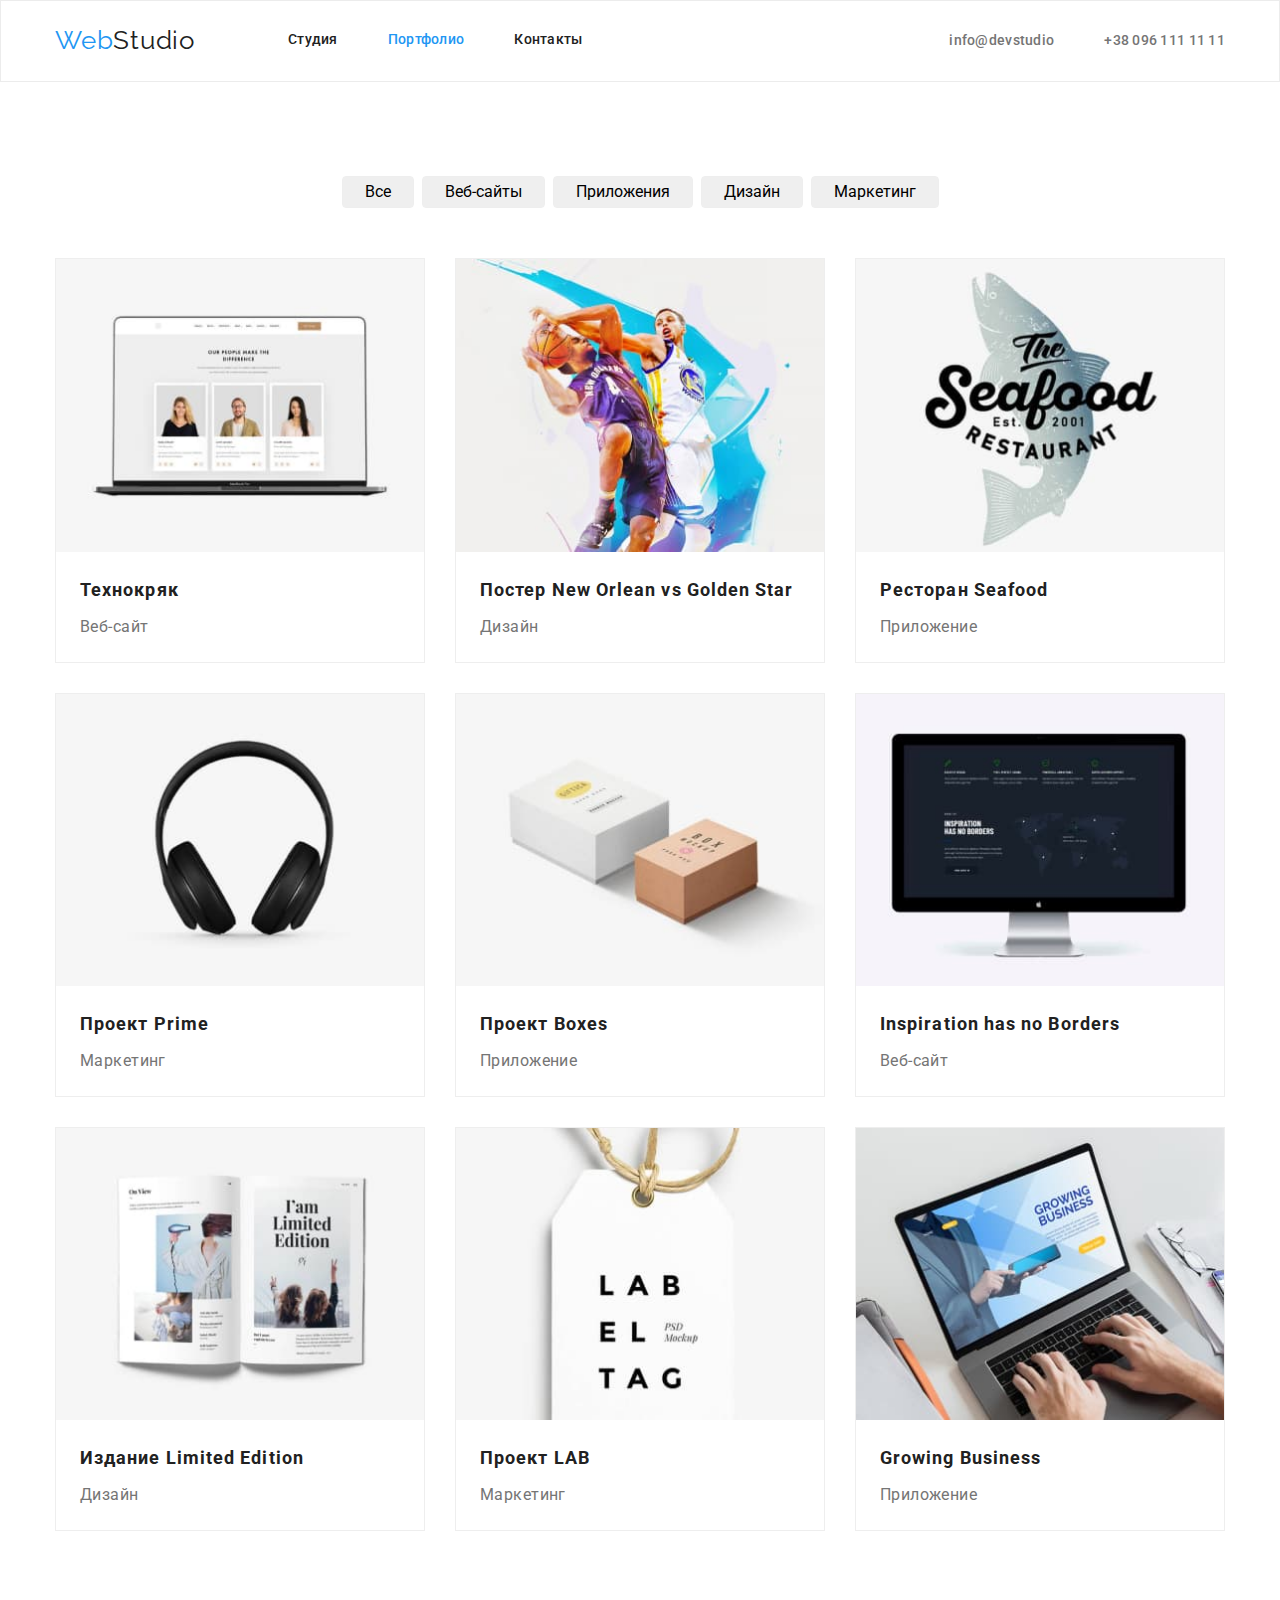
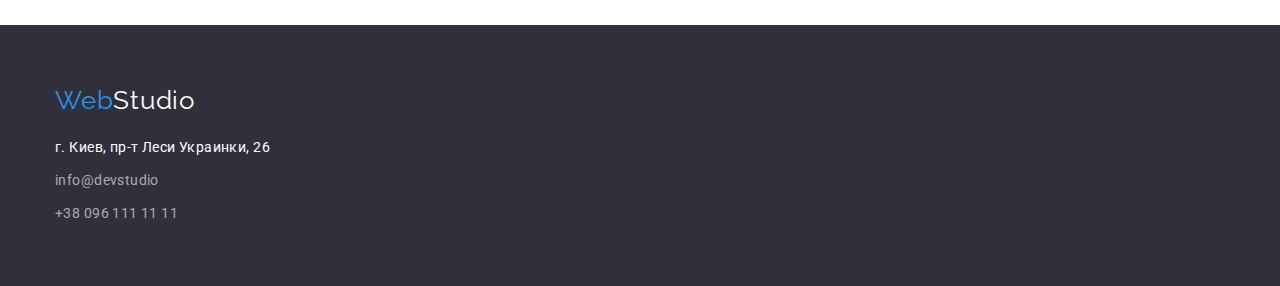
==== portfolio.html @ b13cafb2 "start" ====
<!DOCTYPE html>
<html lang="ru">
  <head>
    <meta charset="UTF-8" />
    <meta http-equiv="X-UA-Compatible" content="IE=edge" />
    <meta name="viewport" content="width=device-width, initial-scale=1.0" />
    <link rel="preconnect" href="https://fonts.gstatic.com">
    <link href="https://fonts.googleapis.com/css2?family=Raleway:wght@700&family=Roboto:wght@400;500;700;900&display=swap" rel="stylesheet">
    <link rel="stylesheet" href="https://cdnjs.cloudflare.com/ajax/libs/modern-normalize/1.0.0/modern-normalize.css"> 
    <link rel="stylesheet" href="./css/styles.css">
    <title>Document</title>
  </head>
  <body>
    <header class="header">
      <div class="container">
      <a href="./index.html" class="link logo logo-marg"><span class="logo-header">Web</span>Studio</a>
      <nav class="text-nav">
        <ul class="menu list">
          <li class="menu-item"><a href="./index.html" class="link">Студия</a></li>
          <li class="menu-item"><a href="./portfolio.html" class="link accent-pege">Портфолио</a></li>
          <li class="menu-item"><a href="" class="link">Контакты</a></li>
        </ul>
      </nav>

      <ul class="menu list contacts-marg">
        <li class="kontakt-marg"><a class="link text-nav contacts" href="mailto:info@devstudio">info@devstudio</a></li>
        <li class="kontakt-marg"><a class="link text-nav contacts" href="tel:+380961111111">+38 096 111 11 11</a></li>
      </ul>
    </div>
    </header>

    <!--секцыя шапка-->
    <main>
      <section class="section section-filtr">
        <div class="container">
        <h1 class="visually-hidden">навігація</h1>
        <ul class="location-text list menu">
          <li class="btn-filtr"><button class="button" type="button">Все</a></button>
          <li class="btn-filtr"><button class="button" type="button">Веб-сайты</a></button>
          <li class="btn-filtr"><button class="button" type="button">Приложения</a></button>
          <li class="btn-filtr"><button class="button" type="button">Дизайн</a></button>
          <li class="btn-filtr"><button class="button" type="button">Маркетинг</a></button>
        </ul>

        <h2 class="visually-hidden">портфоліо</h2>
        <ul class="list card-set">
          <li class="item portfolio-item">
            <img
              src="./imeges/img-portfolio/tehnokryik.jpg"
              alt="Технокряк"
              width="368"
              height="294"
            />
            <div class="img-text"><h3 class="title-portfolio">Технокряк</h3>
            <p class="text-portfolio">Веб-сайт</p></div>
          </li>
          <li class="item portfolio-item">
            <img
              src="./imeges/img-portfolio/new-orlean.jpg"
              alt="Постер New Orlean vs Golden Star"
              width="368"
              height="294"
            />
            <div class="img-text"><h3 class="title-portfolio">Постер New Orlean vs Golden Star</h3>
            <p class="text-portfolio">Дизайн</p></div>
          </li>
          <li class="item portfolio-item">
            <img
              src="./imeges/img-portfolio/seafood.jpg"
              alt="Ресторан Seafood"
              width="368"
              height="294"
            />
            <div class="img-text"><h3 class="title-portfolio">Ресторан Seafood</h3>
            <p class="text-portfolio">Приложение</p></div>
          </li>
          <li class="item portfolio-item">
            <img
              src="./imeges/img-portfolio/prime.jpg"
              alt="Проект Prime"
              width="368"
              height="294"
            />
            <div class="img-text"><h3 class="title-portfolio">Проект Prime</h3>
            <p class="text-portfolio">Маркетинг</p></div>
          </li>
          <li class="item portfolio-item">
            <img
              src="./imeges/img-portfolio/boxes.jpg"
              alt="Проект Boxes"
              width="368"
              height="294"
            />
            <div class="img-text"><h3 class="title-portfolio">Проект Boxes</h3>
            <p class="text-portfolio">Приложение</p></div>
          </li>
          <li class="item portfolio-item">
            <img
              src="./imeges/img-portfolio/borders.jpg"
              alt="Inspiration has no Borders"
              width="368"
              height="294"
            />
            <div class="img-text"><h3 class="title-portfolio">Inspiration has no Borders</h3>
            <p class="text-portfolio">Веб-сайт</p></div>
          </li>
          <li class="item portfolio-item">
            <img
              src="./imeges/img-portfolio/limited.jpg"
              alt="Издание Limited Edition"
              width="368"
              height="294"
            />
            <div class="img-text"><h3 class="title-portfolio">Издание Limited Edition</h3>
            <p class="text-portfolio">Дизайн</p></div>
          </li>
          <li class="item portfolio-item">
            <img
              src="./imeges/img-portfolio/lab.jpg"
              alt="Проект LAB"
              width="368"
              height="294"
            />
            <div class="img-text"><h3 class="title-portfolio">Проект LAB</h3>
            <p class="text-portfolio">Маркетинг</p></div>
          </li>
          <li class="item portfolio-item">
            <img
              src="./imeges/img-portfolio/growing.jpg"
              alt="Growing Business"
              width="368"
              height="294"
            />
            <div class="img-text"><h3 class="title-portfolio">Growing Business</h3>
            <p class="text-portfolio">Приложение</p></div>
          </li>
        </ul>
      </div>
      </section>
    </main>
    <!--футер-->

    <footer class="footer-bg">
      <div class="container footer">
      <a href="./index.html" class="link logo logo-mb"><span class="logo-header">Web</span><span class="Studio-cl">Studio</span></a>
      <address class="address contacts-addres">
        <ul class="list">
          <li class="mb-street"><a class="link adreds-cl" href="https://goo.gl/maps/qqkzdERcKgFT37uT7" target="_blank" rel="noopener noreferrer">г. Киев, пр-т Леси Украинки, 26</a></li>
          <li class="mb-street"><a class="link contacts-cl" href="mailto:info@devstudio">info@devstudio</a></li>
          <li><a class="link contacts-cl" href="tel:+380961111111">+38 096 111 11 11</a></li>
        </ul>
      </address>
    </div>
    </footer>
  </body>
</html>
---- css/styles.css ----
:root {
    --mein-text-cl: #757575;
    --main-title-cl: #FFFFFF;
    --title-cl: #212121;
    --link-cl: #2196F3;

    --main-text-cl: 'Roboto', sans-serif;
    --title-text-cl: 'Raleway', sans-serif;

    --blak-bg: #2F303A;
    --gray-bg: #F5F4FA;
    --bg: #E5E5E5;
    --border: #EEEEEE;
}

html,
* {
    box-sizing: border-box;

}

*,
*::before,
*::after {
    box-sizing: inherit;
}



body {
    font-family: var(--main-text-cl);
    font-size: 14px;
    line-height: 1.71;
    letter-spacing: 0.03em;
    color: var(--mein-text-cl)
}

h1,
h2,
h3,
p {
    margin-top: 0;
}

p {
    margin-top: 0;
    margin-bottom: 0;
}

img {
    display: block;
    max-width: 100%;
    height: auto;
}

.container {
    width: 1200px;
    padding-left: 15px;
    padding-right: 15px;
    margin-left: auto;
    margin-right: auto;
}

.img-section {
    padding-bottom: 94px;
}

.section {
    padding-top: 94px;
    padding-bottom: 94px;
}

.header {
    border: 1px solid #ECECEC;
    padding-top: 24px;
    padding-bottom: 25px;
}

.header .container {
    display: flex;
    align-items: center;
}

.link {
    color: var(--title-cl);
    text-decoration: none;
}

.link:hover,
.link:focus {
    color: var(--link-cl);
}

.logo {
    font-family: var(--title-text-cl);
    font-size: 26px;
    line-height: 1.19;
    letter-spacing: 0.03em;
}

.logo-marg {
    margin-right: 93px;

}

.visually-hidden {
    position: absolute;
    width: 1px;
    height: 1px;
    border: 0;
    margin: -1px;
    padding: 0;
    clip: rect(0 0 0 0);
    overflow: hidden;
}

.logo-header {
    color: var(--link-cl);
}

.list {
    margin: 0;
    padding-left: 0;
    list-style: none;
}

.menu {
    display: inline-flex;
}

.menu-item:not(:last-child) {
    margin-right: 50px;
}

.address {
    font-style: inherit;
}

.text-nav {
    font-weight: 500;
    font-size: 14px;
    line-height: 1.14;
    letter-spacing: 0.02em;
    color: var(--title-cl);
}

.accent-pege {
    color: var(--link-cl);
}

.contacts {
    color: var(--mein-text-cl);
}

.contacts-marg {
    margin-left: auto;
}

.kontakt-marg:not(:last-child) {
    margin-right: 50px;
}

.cap {
    width: 100%;
    padding-top: 200px;
    padding-bottom: 200px;
    text-align: center;
    background-color: var(--blak-bg);
}

.main-title {
    font-weight: 900;
    font-size: 44px;
    line-height: 1.36;
    letter-spacing: 0.06em;
    text-transform: uppercase;
    color: var(--main-title-cl);
    max-width: 696px;
    margin-left: auto;
    margin-right: auto;
    margin-bottom: 40px;
}

.btn {
    min-width: 200px;
    min-height: 50px;
    font-weight: bold;
    font-size: 16px;
    line-height: 1.87;
    letter-spacing: 0.06em;
    color: var(--main-title-cl);
    background-color: var(--link-cl);
    box-shadow: 0px 4px 4px rgba(0, 0, 0, 0.15);
    border-radius: 4px;

}

.team {
    background-color: var(--gray-bg);
}

.title-section {
    margin-bottom: 50px;
    font-weight: bold;
    font-size: 36px;
    line-height: 1.16;
    text-align: center;
    letter-spacing: 0.03em;
    color: var(--title-cl);
}

.item {
    margin-left: 30px;
    margin-top: 30px;
}

.card-set {
    display: flex;
    flex-wrap: wrap;
    margin-left: -30px;
    margin-top: -30px;
}

.feature-item {
    flex-basis: calc((100% - 4 * 30px) / 4);
    text-align: left;
}

.work-item {
    flex-basis: calc((100% - 3 * 30px) / 3);
    background: url(creative-artist-web-design-with-working-colour-selection-graphic-tablet_35674-1119.jpg);
}

.portfolio-item {
    flex-basis: calc((100% - 3 * 30px) / 3);
    background: var(--main-title-cl);
    border: 1px solid #EEEEEE;
    box-sizing: border-box;
}

.team-item {
    flex-basis: calc((100% - 4 * 30px) / 4);
    text-align: center;
    border-radius: 0px 0px 4px 4px;
    box-shadow: 0px 1px 3px rgba(0, 0, 0, 0.12),
        0px 1px 1px rgba(0, 0, 0, 0.14),
        0px 2px 1px rgba(0, 0, 0, 0.2);
}

.expert {
    padding-top: 30px;
    padding-bottom: 30px;
}

.title-text {
    font-weight: 500;
    font-size: 16px;
    line-height: 1.18;
    text-transform: uppercase;
    color: var(--title-cl);
    margin-bottom: 10px;
}

.text-team-card {
    font-size: 16px;
    line-height: 1.18;
}

.footer-bg {
    background-color: var(--blak-bg);
}

.footer {
    padding-top: 60px;
    padding-bottom: 60px;
}

.Studio-cl {
    color: var(--main-title-cl)
}

.logo-mb {
    display: block;
    margin-bottom: 20px;
}

.adreds-cl {
    color: var(--main-title-cl);
}

.mb-street {
    margin-bottom: 9px;
}

.contacts-cl {
    color: rgba(255, 255, 255, 0.6);
}

.btn-filtr {
    font-weight: 500;
    font-size: 16px;
    line-height: 1.62;
    text-align: center;
    color: var(--title-cl);
    border: 1px solid var(--border);
    box-sizing: border-box;
    background: var(--gray-bg);
    border-radius: 4px;
}

.location-text {
    justify-content: center;
    width: 100%;
    margin-bottom: 50px;
}

.button {
    padding: 6px 22px;
    border: transparent;
}

.button:hover,
button:focus {
    color: var(--link-cl);
    cursor: pointer;
}

.section-filtr {
    margin-left: auto;
    margin-right: auto;
}

.btn-filtr:not(:last-child) {
    margin-right: 8px;
}

.container-filter {
    margin-left: auto;
    margin-right: auto;
    padding-left: auto;
    padding-right: auto;
}

.title-portfolio {
    font-weight: bold;
    font-size: 18px;
    line-height: 2;
    letter-spacing: 0.06em;
    color: var(--title-cl);
    margin-bottom: 4px;
}

.img-text {
    padding: 20px 24px;
}

.text-portfolio {
    font-size: 16px;
    line-height: 1.87;
}
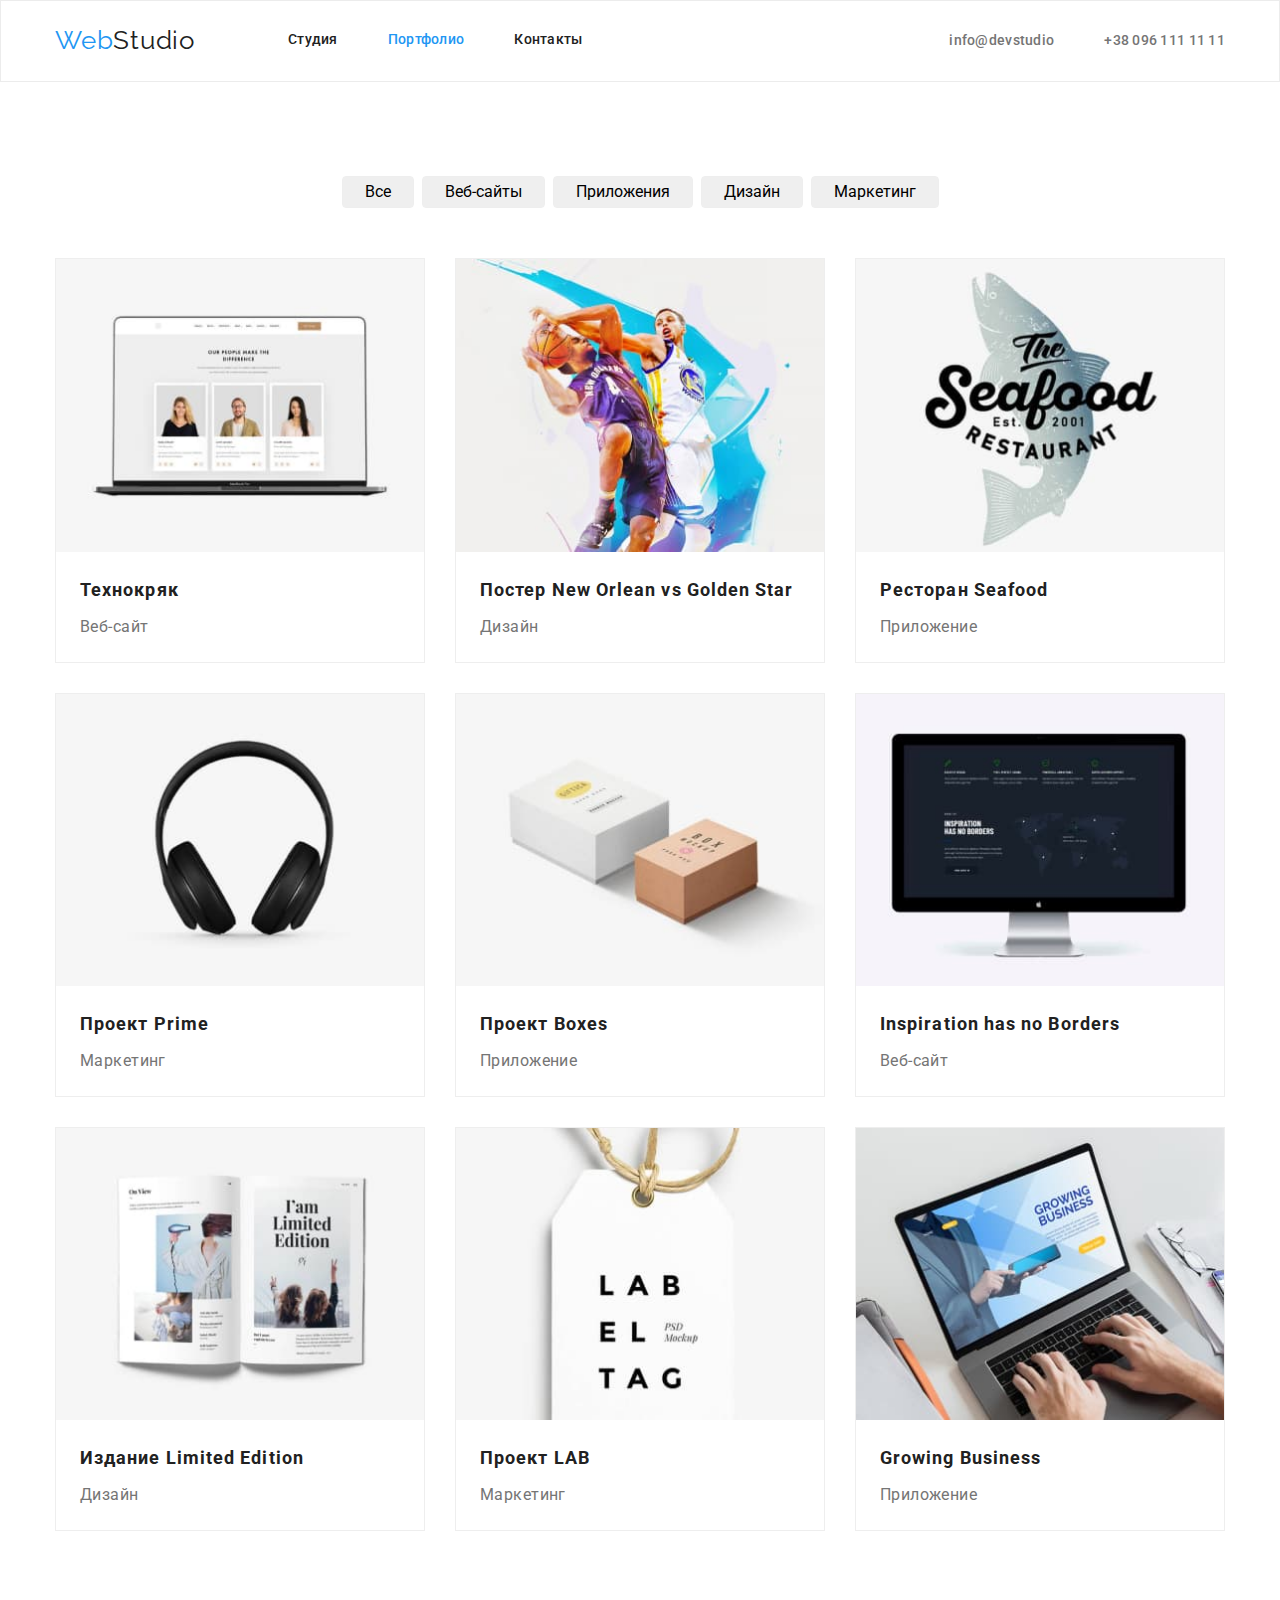
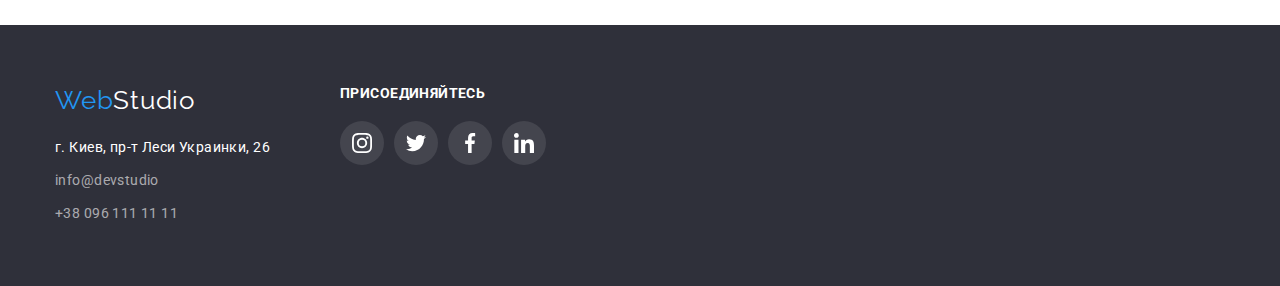
==== commit e6063a52: "kg]" ====
--- a/portfolio.html
+++ b/portfolio.html
@@ -140,17 +140,55 @@
     </main>
     <!--футер-->
 
-    <footer class="footer-bg">
-      <div class="container footer">
-      <a href="./index.html" class="link logo logo-mb"><span class="logo-header">Web</span><span class="Studio-cl">Studio</span></a>
-      <address class="address contacts-addres">
-        <ul class="list">
-          <li class="mb-street"><a class="link adreds-cl" href="https://goo.gl/maps/qqkzdERcKgFT37uT7" target="_blank" rel="noopener noreferrer">г. Киев, пр-т Леси Украинки, 26</a></li>
-          <li class="mb-street"><a class="link contacts-cl" href="mailto:info@devstudio">info@devstudio</a></li>
-          <li><a class="link contacts-cl" href="tel:+380961111111">+38 096 111 11 11</a></li>
+  <footer class="footer-bg">
+    <div class="container footer-position">
+      <div class="socials-foter">
+        <a href="./index.html" class="link logo logo-mb"><span class="logo-header">Web</span><span
+            class="Studio-cl">Studio</span></a>
+        <address class="address contacts-addres">
+          <ul class="list">
+            <li class="mb-street"><a class="link adreds-cl" href="https://goo.gl/maps/qqkzdERcKgFT37uT7" target="_blank"
+                rel="noopener noreferrer">г. Киев, пр-т Леси Украинки, 26</a></li>
+            <li class="mb-street"><a class="link contacts-cl" href="mailto:info@devstudio">info@devstudio</a></li>
+            <li><a class="link contacts-cl" href="tel:+380961111111">+38 096 111 11 11</a></li>
+          </ul>
+        </address>
+      </div>
+      <div class="socials-foter">
+        <h2 class="title-section title-footer">присоединяйтесь</h2>
+
+        <ul class="list socials-icon">
+          <li class="socials-icon-item">
+            <a href="" class="social-icon-link">
+              <svg class="socials-icon-svg">
+                <use href="./imeges/icons.svg#icon-instagram"></use>
+              </svg>
+            </a>
+          </li>
+          <li class="socials-icon-item">
+            <a href="" class="social-icon-link">
+              <svg class="socials-icon-svg">
+                <use href="./imeges/icons.svg#icon-twitter"></use>
+              </svg>
+            </a>
+          </li>
+          <li class="socials-icon-item">
+            <a href="" class="social-icon-link">
+              <svg class="socials-icon-svg">
+                <use href="./imeges/icons.svg#icon-facebook"></use>
+              </svg>
+            </a>
+          </li>
+          <li class="socials-icon-item">
+            <a href="" class="social-icon-link">
+              <svg class="socials-icon-svg">
+                <use href="./imeges/icons.svg#icon-linkedin"></use>
+              </svg>
+            </a>
+          </li>
         </ul>
-      </address>
+      </div>
     </div>
-    </footer>
-  </body>
+  </footer>
+</body>
 </html>
--- a/css/styles.css
+++ b/css/styles.css
@@ -11,6 +11,7 @@
     --gray-bg: #F5F4FA;
     --bg: #E5E5E5;
     --border: #EEEEEE;
+    --icon-svg-cl: #AFB1B8;
 }
 
 html,
@@ -100,9 +101,16 @@
 
 .logo-marg {
     margin-right: 93px;
-
-}
-
+}
+
+.address-icon {
+    width: 16px;
+    height: 12px;
+    margin-right: 10px;
+    stroke: currentColor;
+    fill: var(--mein-text-cl);
+}
+    
 .visually-hidden {
     position: absolute;
     width: 1px;
@@ -160,12 +168,19 @@
     margin-right: 50px;
 }
 
+.car {
+    background-image: url(./imeges/img.jpg);
+    background-repeat: no-repeat;
+    background-position: center;
+    background-size: cover;}
+
 .cap {
     width: 100%;
     padding-top: 200px;
     padding-bottom: 200px;
     text-align: center;
     background-color: var(--blak-bg);
+   
 }
 
 .main-title {
@@ -197,6 +212,7 @@
 
 .team {
     background-color: var(--gray-bg);
+    background-image: ;
 }
 
 .title-section {
@@ -205,7 +221,6 @@
     font-size: 36px;
     line-height: 1.16;
     text-align: center;
-    letter-spacing: 0.03em;
     color: var(--title-cl);
 }
 
@@ -224,6 +239,27 @@
 .feature-item {
     flex-basis: calc((100% - 4 * 30px) / 4);
     text-align: left;
+}
+
+.feature-svg {
+    width: 270px;
+    height: 120px;
+    display: flex;
+    align-items: center;
+    justify-content: center;
+    border: 1px;
+    background-color: var(--gray-bg);
+    border-radius: 4px;
+    margin-bottom: 30px;
+}
+
+.feature-icon-svg {
+    width: 65px;
+    height: 70px;
+    fill: var(--title-cl);
+    border-radius: 4px;
+
+
 }
 
 .work-item {
@@ -264,16 +300,66 @@
 .text-team-card {
     font-size: 16px;
     line-height: 1.18;
+    margin-bottom: 16px;
+}
+
+.socials-icon {
+    display: inline-flex;
+
+}
+
+.socials-icon-item:not(:last-child) {
+    margin-right: 10px;
+}
+
+.socials-icon-svg {
+    width: 20px;
+    height: 20px;
+    fill: var(--main-title-cl);
+}
+
+.social-icon-link {
+    display: flex;
+    align-items: center;
+    justify-content: center;
+    width: 44px;
+    height: 44px;
+    border-radius: 50%;
+    background-color: rgba(255, 255, 255, 0.1);
+    }
+
+.social-icon-link:hover,
+.social-icon-link:focus {
+    background-color: var(--link-cl);
 }
 
 .footer-bg {
     background-color: var(--blak-bg);
 }
 
-.footer {
+.footer-position {
     padding-top: 60px;
     padding-bottom: 60px;
-}
+    display: inline-flex;
+    display: flex;
+}
+
+
+.title-footer {
+    font-size: 14px;
+    line-height: 16px;
+    text-transform: uppercase;
+    color: var(--main-title-cl);
+    margin-bottom: 20px;
+    text-align: left;
+}
+
+
+.socials-foter:not(:last-child) {
+    margin-right: 70px;
+}
+
+
 
 .Studio-cl {
     color: var(--main-title-cl)
@@ -357,4 +443,39 @@
 .text-portfolio {
     font-size: 16px;
     line-height: 1.87;
+}
+
+.client-icon-item:not(:last-child) {
+    margin-right: 30px;
+}
+
+
+
+
+.client-icon-svg {
+    width: 106px;
+    height: 60px;
+    fill: var(--icon-svg-cl);
+}
+
+.client-icon-link {
+    display: flex;
+    align-items: center;
+    justify-content: center;
+    width: 170px;
+    height: 92px;
+    border: 1px;
+    background-color: var(--main-title-cl);
+    border: 1px solid var(--icon-svg-cl);
+    border-radius: 4px;
+}
+
+.client-icon-link:hover .client-icon-svg,
+.client-icon-link:focus .client-icon-svg {
+    fill: var(--link-cl);
+}
+
+.client-icon-link:hover,
+.client-icon-link:focus {
+    border: 1px solid var(--link-cl);
 }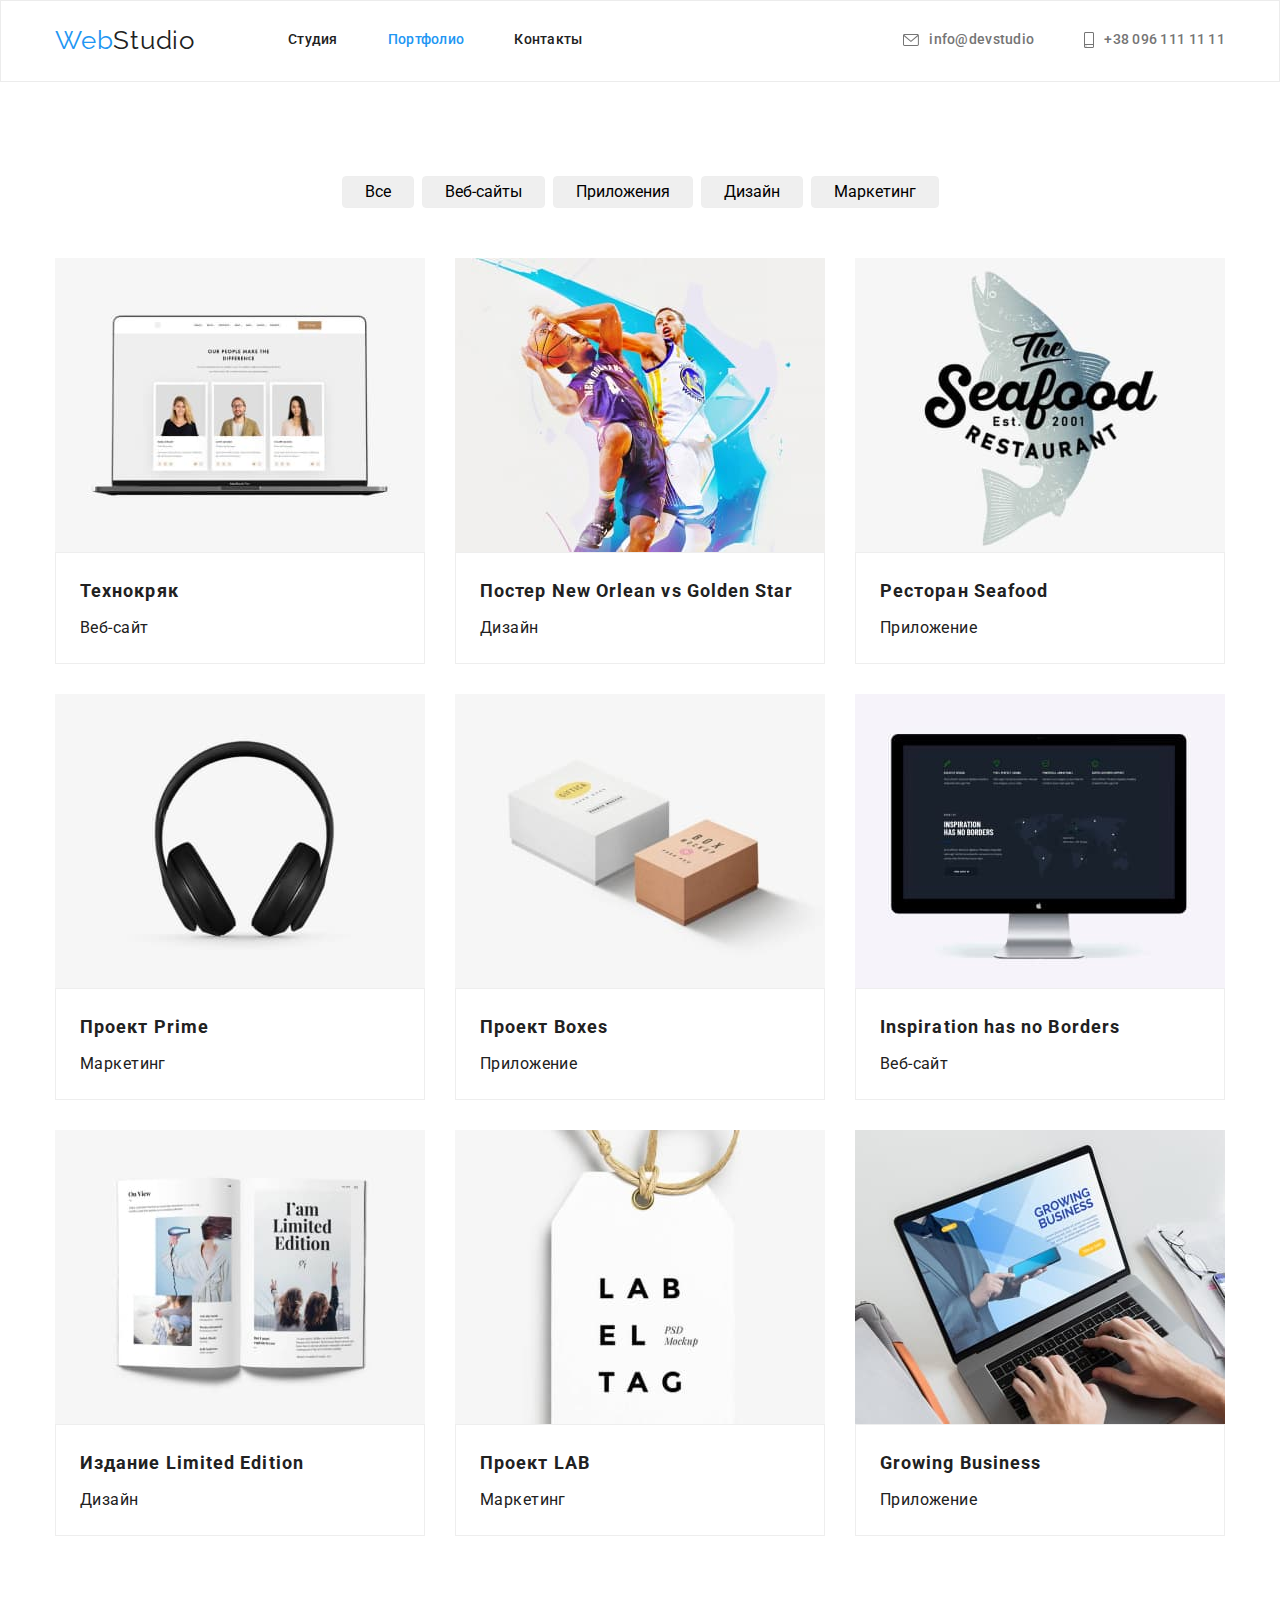
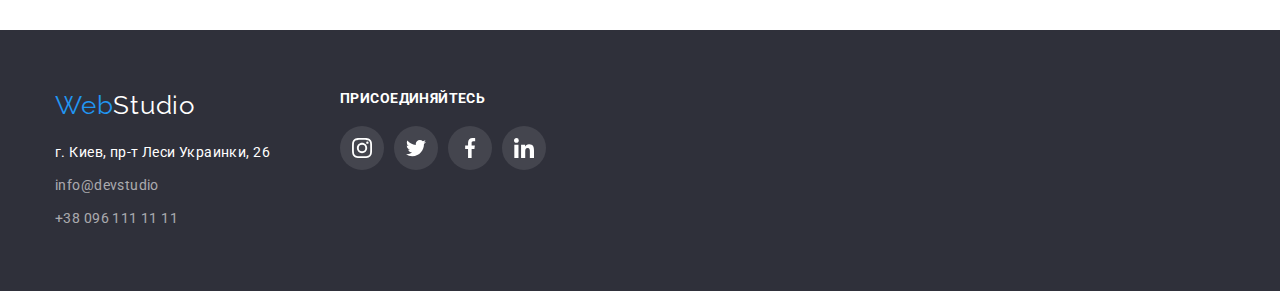
==== commit 0fb00843: "pravka mentora" ====
--- a/portfolio.html
+++ b/portfolio.html
@@ -22,9 +22,16 @@
         </ul>
       </nav>
 
-      <ul class="menu list contacts-marg">
-        <li class="kontakt-marg"><a class="link text-nav contacts" href="mailto:info@devstudio">info@devstudio</a></li>
-        <li class="kontakt-marg"><a class="link text-nav contacts" href="tel:+380961111111">+38 096 111 11 11</a></li>
+     <ul class="menu list contacts-marg">
+        <li class="kontakt-marg">
+          <a class="link text-nav contacts" href="mailto:info@devstudio">
+            <svg class="address-icon" width="16" height="12">
+              <use href="./imeges/icons.svg#icon-envelope"></use>
+            </svg>info@devstudio</a></li>
+        <li class="kontakt-marg"><a class="link text-nav contacts" href="tel:+380961111111">
+            <svg class="address-icon" width="10" height="16">
+              <use href="./imeges/icons.svg#icon-smartphone"></use>
+            </svg>+38 096 111 11 11</a></li>
       </ul>
     </div>
     </header>
@@ -45,94 +52,94 @@
         <h2 class="visually-hidden">портфоліо</h2>
         <ul class="list card-set">
           <li class="item portfolio-item">
-            <img
+            <a href="" class="link"><img
               src="./imeges/img-portfolio/tehnokryik.jpg"
               alt="Технокряк"
-              width="368"
+              width="370"
               height="294"
             />
             <div class="img-text"><h3 class="title-portfolio">Технокряк</h3>
-            <p class="text-portfolio">Веб-сайт</p></div>
-          </li>
-          <li class="item portfolio-item">
-            <img
+            <p class="text-portfolio">Веб-сайт</p></div></a>
+          </li>
+          <li class="item portfolio-item">
+            <a href="" class="link"><img
               src="./imeges/img-portfolio/new-orlean.jpg"
               alt="Постер New Orlean vs Golden Star"
-              width="368"
+              width="370"
               height="294"
             />
             <div class="img-text"><h3 class="title-portfolio">Постер New Orlean vs Golden Star</h3>
-            <p class="text-portfolio">Дизайн</p></div>
-          </li>
-          <li class="item portfolio-item">
-            <img
+            <p class="text-portfolio">Дизайн</p></div></a>
+          </li>
+          <li class="item portfolio-item">
+            <a href="" class="link"><img
               src="./imeges/img-portfolio/seafood.jpg"
               alt="Ресторан Seafood"
-              width="368"
+              width="370"
               height="294"
             />
             <div class="img-text"><h3 class="title-portfolio">Ресторан Seafood</h3>
-            <p class="text-portfolio">Приложение</p></div>
-          </li>
-          <li class="item portfolio-item">
-            <img
+            <p class="text-portfolio">Приложение</p></div></a>
+          </li>
+          <li class="item portfolio-item">
+           <a href="" class="link"> <img
               src="./imeges/img-portfolio/prime.jpg"
               alt="Проект Prime"
-              width="368"
+              width="370"
               height="294"
             />
             <div class="img-text"><h3 class="title-portfolio">Проект Prime</h3>
-            <p class="text-portfolio">Маркетинг</p></div>
-          </li>
-          <li class="item portfolio-item">
-            <img
+            <p class="text-portfolio">Маркетинг</p></div></a>
+          </li>
+          <li class="item portfolio-item">
+           <a href="" class="link"><img
               src="./imeges/img-portfolio/boxes.jpg"
               alt="Проект Boxes"
-              width="368"
+              width="370"
               height="294"
             />
             <div class="img-text"><h3 class="title-portfolio">Проект Boxes</h3>
-            <p class="text-portfolio">Приложение</p></div>
-          </li>
-          <li class="item portfolio-item">
-            <img
+            <p class="text-portfolio">Приложение</p></div></a>
+          </li>
+          <li class="item portfolio-item">
+            <a href="" class="link"><img
               src="./imeges/img-portfolio/borders.jpg"
               alt="Inspiration has no Borders"
-              width="368"
+              width="370"
               height="294"
             />
             <div class="img-text"><h3 class="title-portfolio">Inspiration has no Borders</h3>
-            <p class="text-portfolio">Веб-сайт</p></div>
-          </li>
-          <li class="item portfolio-item">
-            <img
+            <p class="text-portfolio">Веб-сайт</p></div></a>
+          </li>
+          <li class="item portfolio-item">
+            <a href="" class="link"><img
               src="./imeges/img-portfolio/limited.jpg"
               alt="Издание Limited Edition"
-              width="368"
+              width="370"
               height="294"
             />
             <div class="img-text"><h3 class="title-portfolio">Издание Limited Edition</h3>
-            <p class="text-portfolio">Дизайн</p></div>
-          </li>
-          <li class="item portfolio-item">
-            <img
+            <p class="text-portfolio">Дизайн</p></div></a>
+          </li>
+          <li class="item portfolio-item">
+            <a href="" class="link"><img
               src="./imeges/img-portfolio/lab.jpg"
               alt="Проект LAB"
-              width="368"
+              width="370"
               height="294"
             />
             <div class="img-text"><h3 class="title-portfolio">Проект LAB</h3>
-            <p class="text-portfolio">Маркетинг</p></div>
-          </li>
-          <li class="item portfolio-item">
-            <img
+            <p class="text-portfolio">Маркетинг</p></div></a>
+          </li>
+          <li class="item portfolio-item">
+            <a href="" class="link"><img
               src="./imeges/img-portfolio/growing.jpg"
               alt="Growing Business"
-              width="368"
+              width="370"
               height="294"
             />
             <div class="img-text"><h3 class="title-portfolio">Growing Business</h3>
-            <p class="text-portfolio">Приложение</p></div>
+            <p class="text-portfolio">Приложение</p></div></a>
           </li>
         </ul>
       </div>
@@ -142,7 +149,7 @@
 
   <footer class="footer-bg">
     <div class="container footer-position">
-      <div class="socials-foter">
+      <div class="contakt-foter">
         <a href="./index.html" class="link logo logo-mb"><span class="logo-header">Web</span><span
             class="Studio-cl">Studio</span></a>
         <address class="address contacts-addres">
@@ -154,34 +161,34 @@
           </ul>
         </address>
       </div>
-      <div class="socials-foter">
+      <div class="contakt-foter">
         <h2 class="title-section title-footer">присоединяйтесь</h2>
 
         <ul class="list socials-icon">
           <li class="socials-icon-item">
-            <a href="" class="social-icon-link">
-              <svg class="socials-icon-svg">
+            <a href="" class="social-icon-link link-svg-cl">
+              <svg class="socials-icon-svg contakt-svg-cl">
                 <use href="./imeges/icons.svg#icon-instagram"></use>
               </svg>
             </a>
           </li>
           <li class="socials-icon-item">
-            <a href="" class="social-icon-link">
-              <svg class="socials-icon-svg">
+            <a href="" class="social-icon-link link-svg-cl">
+              <svg class="socials-icon-svg contakt-svg-cl">
                 <use href="./imeges/icons.svg#icon-twitter"></use>
               </svg>
             </a>
           </li>
           <li class="socials-icon-item">
-            <a href="" class="social-icon-link">
-              <svg class="socials-icon-svg">
+            <a href="" class="social-icon-link link-svg-cl">
+              <svg class="socials-icon-svg contakt-svg-cl">
                 <use href="./imeges/icons.svg#icon-facebook"></use>
               </svg>
             </a>
           </li>
           <li class="socials-icon-item">
-            <a href="" class="social-icon-link">
-              <svg class="socials-icon-svg">
+            <a href="" class="social-icon-link link-svg-cl">
+              <svg class="socials-icon-svg contakt-svg-cl">
                 <use href="./imeges/icons.svg#icon-linkedin"></use>
               </svg>
             </a>
--- a/css/styles.css
+++ b/css/styles.css
@@ -29,6 +29,7 @@
 
 
 body {
+    background-image: url(./imeges/fon.jpg);
     font-family: var(--main-text-cl);
     font-size: 14px;
     line-height: 1.71;
@@ -104,13 +105,10 @@
 }
 
 .address-icon {
-    width: 16px;
-    height: 12px;
     margin-right: 10px;
-    stroke: currentColor;
-    fill: var(--mein-text-cl);
-}
-    
+    fill: currentColor;
+}
+
 .visually-hidden {
     position: absolute;
     width: 1px;
@@ -157,6 +155,8 @@
 }
 
 .contacts {
+    display: flex;
+    align-items: center;
     color: var(--mein-text-cl);
 }
 
@@ -169,18 +169,19 @@
 }
 
 .car {
-    background-image: url(./imeges/img.jpg);
+    background-image: url(../imeges/fon.jpg);
     background-repeat: no-repeat;
     background-position: center;
-    background-size: cover;}
+    background-size: cover;
+}
 
 .cap {
     width: 100%;
     padding-top: 200px;
     padding-bottom: 200px;
     text-align: center;
-    background-color: var(--blak-bg);
-   
+    background-color: rgba(47, 48, 58, 0.4);
+
 }
 
 .main-title {
@@ -270,13 +271,14 @@
 .portfolio-item {
     flex-basis: calc((100% - 3 * 30px) / 3);
     background: var(--main-title-cl);
-    border: 1px solid #EEEEEE;
+    
     box-sizing: border-box;
 }
 
 .team-item {
     flex-basis: calc((100% - 4 * 30px) / 4);
     text-align: center;
+    background-color: var(--main-title-cl);
     border-radius: 0px 0px 4px 4px;
     box-shadow: 0px 1px 3px rgba(0, 0, 0, 0.12),
         0px 1px 1px rgba(0, 0, 0, 0.14),
@@ -315,7 +317,7 @@
 .socials-icon-svg {
     width: 20px;
     height: 20px;
-    fill: var(--main-title-cl);
+    fill: var(--icon-svg-cl);
 }
 
 .social-icon-link {
@@ -325,8 +327,13 @@
     width: 44px;
     height: 44px;
     border-radius: 50%;
-    background-color: rgba(255, 255, 255, 0.1);
-    }
+    background-color: var(--main-title-cl);
+}
+
+.social-icon-link:hover .socials-icon-svg,
+.social-icon-link:focus .socials-icon-svg {
+    fill: var(--main-title-cl);
+}
 
 .social-icon-link:hover,
 .social-icon-link:focus {
@@ -344,6 +351,14 @@
     display: flex;
 }
 
+.link-svg-cl {
+    background-color: rgba(255, 255, 255, 0.1);
+}
+
+
+.contakt-svg-cl {
+    fill: var(--main-title-cl);
+}
 
 .title-footer {
     font-size: 14px;
@@ -355,7 +370,7 @@
 }
 
 
-.socials-foter:not(:last-child) {
+.contakt-foter:not(:last-child) {
     margin-right: 70px;
 }
 
@@ -407,8 +422,9 @@
 
 .button:hover,
 button:focus {
-    color: var(--link-cl);
+    color: var(--main-title-cl);
     cursor: pointer;
+    background: var(--link-cl);
 }
 
 .section-filtr {
@@ -438,6 +454,7 @@
 
 .img-text {
     padding: 20px 24px;
+    border: 1px solid #EEEEEE;
 }
 
 .text-portfolio {
@@ -477,5 +494,5 @@
 
 .client-icon-link:hover,
 .client-icon-link:focus {
-    border: 1px solid var(--link-cl);
+    border:solid var(--link-cl);
 }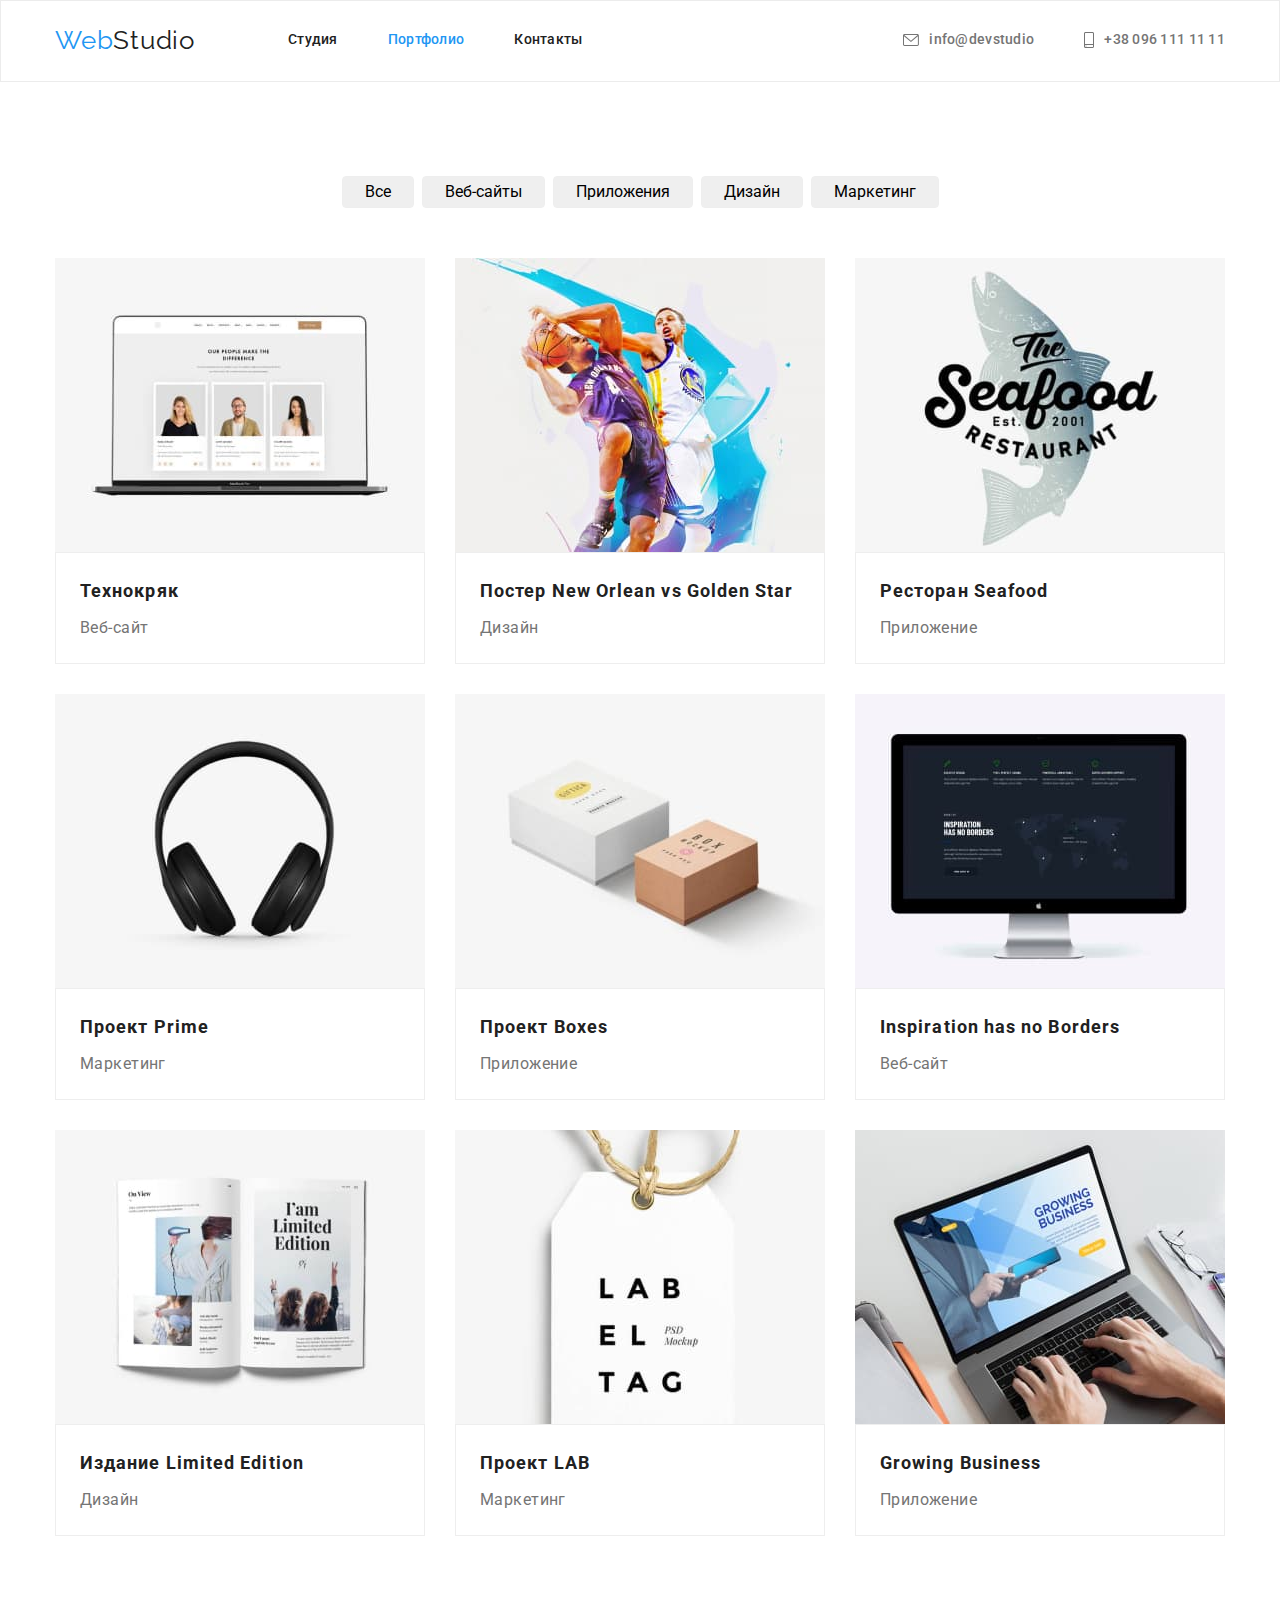
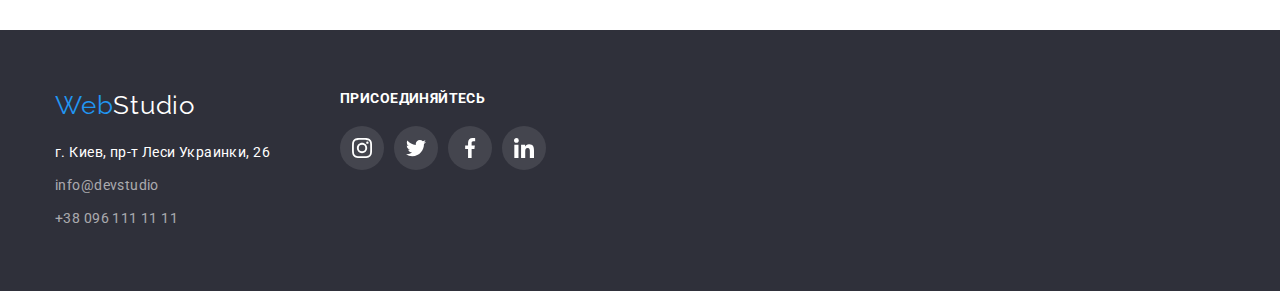
==== commit fddd6485: "pravku" ====
--- a/portfolio.html
+++ b/portfolio.html
@@ -51,8 +51,8 @@
 
         <h2 class="visually-hidden">портфоліо</h2>
         <ul class="list card-set">
-          <li class="item portfolio-item">
-            <a href="" class="link"><img
+          <li class="item portfolio-item link-portfolio">
+            <a href="" class="text-cl-portfolio"><img
               src="./imeges/img-portfolio/tehnokryik.jpg"
               alt="Технокряк"
               width="370"
@@ -61,8 +61,8 @@
             <div class="img-text"><h3 class="title-portfolio">Технокряк</h3>
             <p class="text-portfolio">Веб-сайт</p></div></a>
           </li>
-          <li class="item portfolio-item">
-            <a href="" class="link"><img
+          <li class="item portfolio-item link-portfolio">
+            <a href="" class="text-cl-portfolio"><img
               src="./imeges/img-portfolio/new-orlean.jpg"
               alt="Постер New Orlean vs Golden Star"
               width="370"
@@ -71,8 +71,8 @@
             <div class="img-text"><h3 class="title-portfolio">Постер New Orlean vs Golden Star</h3>
             <p class="text-portfolio">Дизайн</p></div></a>
           </li>
-          <li class="item portfolio-item">
-            <a href="" class="link"><img
+          <li class="item portfolio-item link-portfolio">
+            <a href="" class="text-cl-portfolio"><img
               src="./imeges/img-portfolio/seafood.jpg"
               alt="Ресторан Seafood"
               width="370"
@@ -81,8 +81,8 @@
             <div class="img-text"><h3 class="title-portfolio">Ресторан Seafood</h3>
             <p class="text-portfolio">Приложение</p></div></a>
           </li>
-          <li class="item portfolio-item">
-           <a href="" class="link"> <img
+          <li class="item portfolio-item link-portfolio">
+           <a href="" class="text-cl-portfolio"> <img
               src="./imeges/img-portfolio/prime.jpg"
               alt="Проект Prime"
               width="370"
@@ -91,8 +91,8 @@
             <div class="img-text"><h3 class="title-portfolio">Проект Prime</h3>
             <p class="text-portfolio">Маркетинг</p></div></a>
           </li>
-          <li class="item portfolio-item">
-           <a href="" class="link"><img
+          <li class="item portfolio-item link-portfolio">
+           <a href="" class="text-cl-portfolio"><img
               src="./imeges/img-portfolio/boxes.jpg"
               alt="Проект Boxes"
               width="370"
@@ -101,8 +101,8 @@
             <div class="img-text"><h3 class="title-portfolio">Проект Boxes</h3>
             <p class="text-portfolio">Приложение</p></div></a>
           </li>
-          <li class="item portfolio-item">
-            <a href="" class="link"><img
+          <li class="item portfolio-item link-portfolio">
+            <a href="" class="text-cl-portfolio"><img
               src="./imeges/img-portfolio/borders.jpg"
               alt="Inspiration has no Borders"
               width="370"
@@ -111,8 +111,8 @@
             <div class="img-text"><h3 class="title-portfolio">Inspiration has no Borders</h3>
             <p class="text-portfolio">Веб-сайт</p></div></a>
           </li>
-          <li class="item portfolio-item">
-            <a href="" class="link"><img
+          <li class="item portfolio-item link-portfolio">
+            <a href="" class="text-cl-portfolio"><img
               src="./imeges/img-portfolio/limited.jpg"
               alt="Издание Limited Edition"
               width="370"
@@ -121,8 +121,8 @@
             <div class="img-text"><h3 class="title-portfolio">Издание Limited Edition</h3>
             <p class="text-portfolio">Дизайн</p></div></a>
           </li>
-          <li class="item portfolio-item">
-            <a href="" class="link"><img
+          <li class="item portfolio-item link-portfolio">
+            <a href="" class="text-cl-portfolio"><img
               src="./imeges/img-portfolio/lab.jpg"
               alt="Проект LAB"
               width="370"
@@ -131,8 +131,8 @@
             <div class="img-text"><h3 class="title-portfolio">Проект LAB</h3>
             <p class="text-portfolio">Маркетинг</p></div></a>
           </li>
-          <li class="item portfolio-item">
-            <a href="" class="link"><img
+          <li class="item portfolio-item link-portfolio">
+            <a href="" class="text-cl-portfolio"><img
               src="./imeges/img-portfolio/growing.jpg"
               alt="Growing Business"
               width="370"
--- a/css/styles.css
+++ b/css/styles.css
@@ -91,6 +91,19 @@
 .link:hover,
 .link:focus {
     color: var(--link-cl);
+    }
+
+.text-cl-portfolio{
+    color:var(--mein-text-cl);
+    text-decoration: none;
+}
+
+.link-portfolio:hover,
+.link-portfolio:focus
+    {
+    box-shadow: 0px 1px 1px rgba(0, 0, 0, 0.12),
+    0px 4px 4px rgba(0, 0, 0, 0.06),
+    1px 4px 6px rgba(0, 0, 0, 0.16);
 }
 
 .logo {
@@ -271,7 +284,6 @@
 .portfolio-item {
     flex-basis: calc((100% - 3 * 30px) / 3);
     background: var(--main-title-cl);
-    
     box-sizing: border-box;
 }
 
@@ -495,4 +507,4 @@
 .client-icon-link:hover,
 .client-icon-link:focus {
     border:solid var(--link-cl);
-}+}
